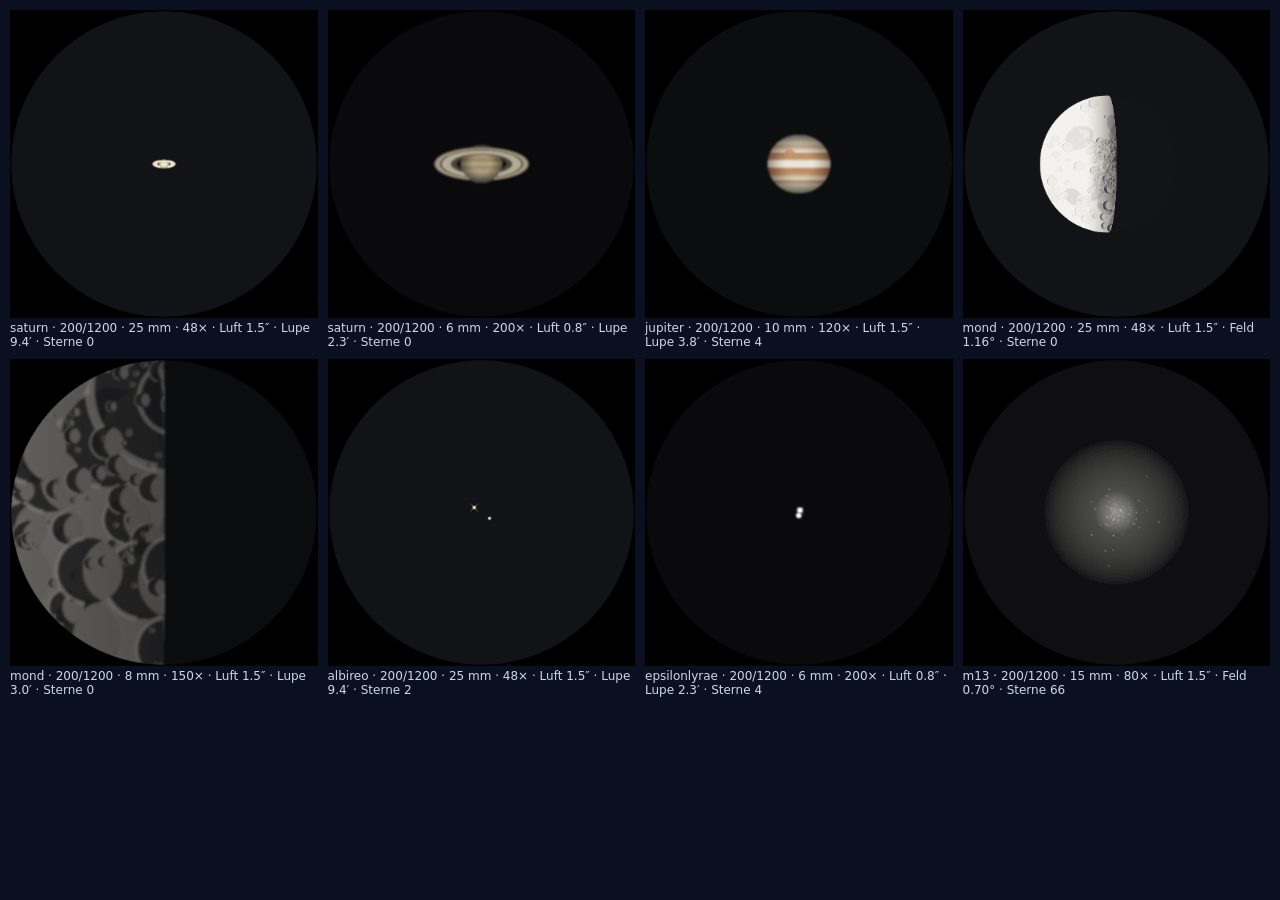
==== pruefungen/okular-ansehen.html @ 0190174e "Etappe 5: Ausrichten und Durchschauen Leiste „Beobachten“ mit sechs Objekten (Daten nachgesehen, Que" ====
<!DOCTYPE html>
<html lang="de">
<head>
  <meta charset="utf-8">
  <title>Prüfung: Okularbilder nebeneinander</title>
  <style>
    body { margin: 0; padding: 10px; background: #0a1020; color: #cdd8e6; font: 12px system-ui, sans-serif; }
    .raster { display: grid; grid-template-columns: repeat(4, 1fr); gap: 10px; }
    figure { margin: 0; }
    canvas { width: 100%; display: block; }
    figcaption { margin-top: 3px; }
  </style>
</head>
<body>
  <!--
    Zeigt den Okular-Blick für mehrere Teleskope und Objekte nebeneinander.
    Öffnen per Doppelklick oder mit pruefungen/ansicht.sh (für Screenshots).
    Hash wählt den Satz: #saturn, #epsilon, #m13, #alle (Vorgabe)
  -->
  <div class="raster" id="raster"></div>

  <script src="../js/kern/Vektor.js"></script>
  <script src="../js/kern/Format.js"></script>
  <script src="../js/kern/Zufall.js"></script>
  <script src="../js/physik/Optik.js"></script>
  <script src="../js/physik/Sehen.js"></script>
  <script src="../js/daten/himmel.js"></script>
  <script src="../js/okular/Objekte.js"></script>
  <script src="../js/okular/Okularblick.js"></script>
  <script>
    (function (O) {
      function objekt(id) { return O.HIMMEL.objekte.find(function (o) { return o.id === id; }); }
      var saetze = {
        saturn: [
          ['saturn', 100, 900, 6, 0.8, 'lupe'], ['saturn', 200, 1200, 6, 0.8, 'lupe'], ['saturn', 300, 1500, 6, 0.8, 'lupe'], ['saturn', 200, 1200, 6, 3, 'lupe']
        ],
        epsilon: [
          ['epsilonlyrae', 100, 900, 25, 0.8, 'lupe'], ['epsilonlyrae', 100, 900, 6, 0.8, 'lupe'], ['epsilonlyrae', 200, 1200, 6, 0.8, 'lupe'], ['epsilonlyrae', 200, 1200, 6, 3, 'lupe']
        ],
        m13: [
          ['m13', 100, 900, 15, 1.5], ['m13', 200, 1200, 15, 1.5], ['m13', 300, 1500, 15, 1.5], ['m13', 400, 1800, 15, 1.5]
        ],
        alle: [
          ['saturn', 200, 1200, 25, 1.5, 'lupe'], ['saturn', 200, 1200, 6, 0.8, 'lupe'], ['jupiter', 200, 1200, 10, 1.5, 'lupe'], ['mond', 200, 1200, 25, 1.5],
          ['mond', 200, 1200, 8, 1.5, 'lupe'], ['albireo', 200, 1200, 25, 1.5, 'lupe'], ['epsilonlyrae', 200, 1200, 6, 0.8, 'lupe'], ['m13', 200, 1200, 15, 1.5]
        ]
      };
      // #messung: Kontrast der Cassini-Teilung und Trennung von ε Lyrae als Zahlen
      if (location.hash === '#messung') {
        var pre = document.createElement('pre');
        pre.id = 'meldungen';
        var saturn = objekt('saturn');
        var k = saturn.durchmesserBs / 2 / saturn.aequatorKm;
        function hellBei(e, rKm) {
          var x = Math.round(e.n / 2 + rKm * k / e.bsProPx);
          var y = Math.round(e.n / 2);
          var summe = 0;
          for (var d = -1; d <= 1; d++) summe += e.kanaele[1][(y + d) * e.n + x];
          return summe / 3;
        }
        [[100, 900], [200, 1200], [300, 1500]].forEach(function (t) {
          [0.8, 1.5, 3].forEach(function (luft) {
            var c = document.createElement('canvas');
            c.width = c.height = 420;
            var e = O.Okularblick.rendere(c, { objekt: saturn, D: t[0], f: t[1], okularMm: 6, luftBs: luft }, true);
            var cassini = hellBei(e, (saturn.ringeKm.cassini[0] + saturn.ringeKm.cassini[1]) / 2);
            var ringe = (hellBei(e, 112000) + hellBei(e, 128000)) / 2;
            pre.textContent += 'Saturn ' + t[0] + ' mm, Luft ' + luft + '″, ' + Math.round(e.vergroesserung) +
              '×: Cassini-Kontrast ' + Math.round((1 - cassini / ringe) * 100) + ' %\n';
          });
        });
        document.body.appendChild(pre);
        return;
      }
      var satz = saetze[location.hash.slice(1)] || saetze.alle;
      var raster = document.getElementById('raster');
      O.pruefErgebnisse = [];
      satz.forEach(function (s) {
        var fig = document.createElement('figure');
        var c = document.createElement('canvas');
        c.width = c.height = 420;
        fig.appendChild(c);
        var e = O.Okularblick.rendere(c, { objekt: objekt(s[0]), D: s[1], f: s[2], okularMm: s[3], luftBs: s[4], fokusWinkel: Math.PI / 4 }, s[5] === 'lupe');
        O.pruefErgebnisse.push(e);
        var cap = document.createElement('figcaption');
        cap.textContent = s[0] + ' · ' + s[1] + '/' + s[2] + ' · ' + s[3] + ' mm · ' + Math.round(e.vergroesserung) +
          '× · Luft ' + s[4] + '″ · ' + (s[5] ? 'Lupe ' + (e.ausschnittGrad * 60).toFixed(1) + '′' : 'Feld ' + e.feldGrad.toFixed(2) + '°') + ' · Sterne ' + e.sterneSichtbar;
        fig.appendChild(cap);
        raster.appendChild(fig);
      });
    })(globalThis.OPTIK);
  </script>
</body>
</html>
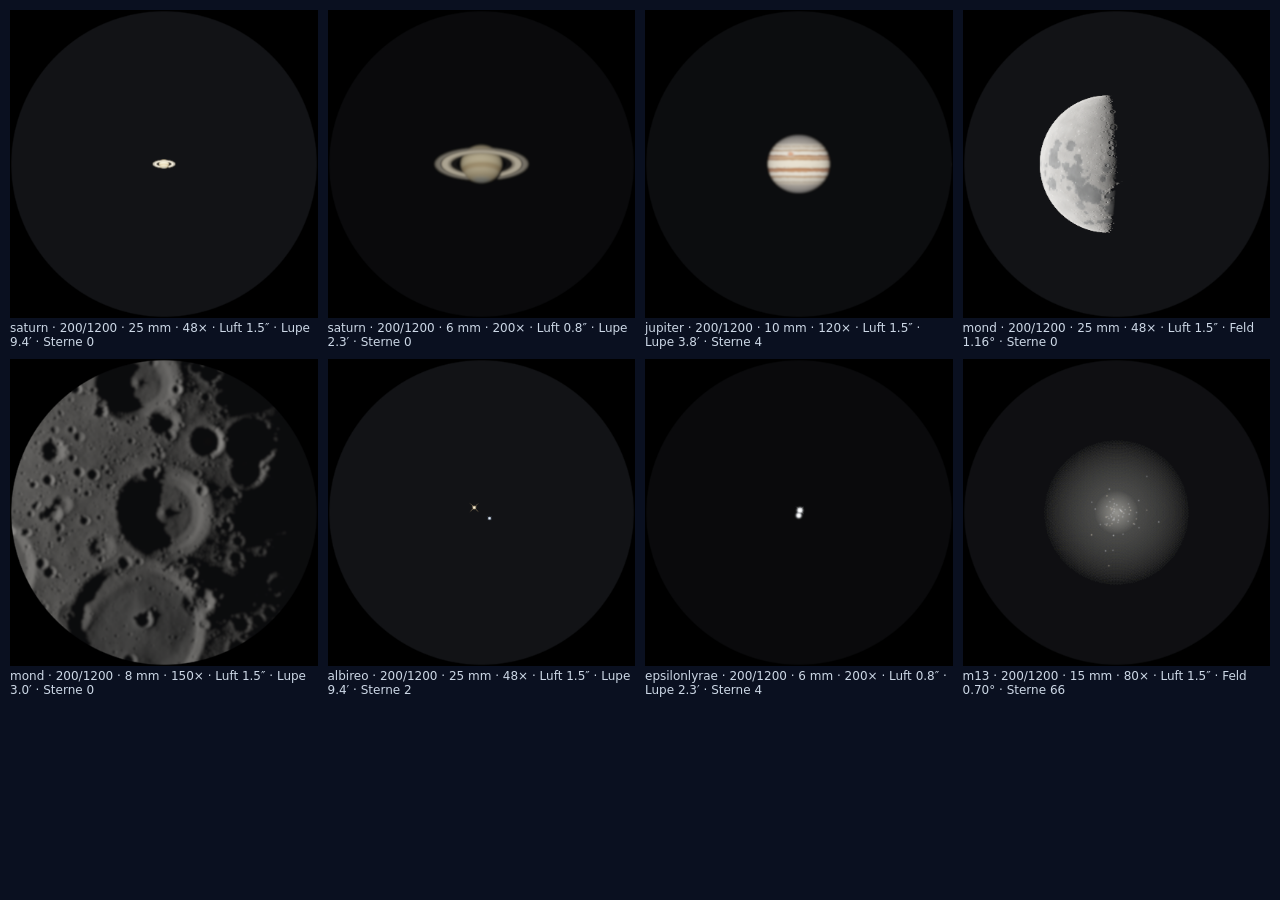
==== commit 818addde: "Mond, Jupiter und Saturn im Okular pixelweise gerechnet Statt Ellipsen und Farbverläufen wird jeder " ====
--- a/pruefungen/okular-ansehen.html
+++ b/pruefungen/okular-ansehen.html
@@ -22,9 +22,19 @@
   <script src="../js/kern/Vektor.js"></script>
   <script src="../js/kern/Format.js"></script>
   <script src="../js/kern/Zufall.js"></script>
+  <script src="../js/physik/Glas.js"></script>
+  <script src="../js/physik/Flaeche.js"></script>
+  <script src="../js/physik/Paraxial.js"></script>
+  <script src="../js/physik/Strahlverfolger.js"></script>
   <script src="../js/physik/Optik.js"></script>
+  <script src="../js/physik/Linsenoptik.js"></script>
   <script src="../js/physik/Sehen.js"></script>
   <script src="../js/daten/himmel.js"></script>
+  <script src="../js/daten/mondkarte.js"></script>
+  <script src="../js/okular/Raster.js"></script>
+  <script src="../js/okular/Mondkrater.js"></script>
+  <script src="../js/okular/Mond.js"></script>
+  <script src="../js/okular/Planeten.js"></script>
   <script src="../js/okular/Objekte.js"></script>
   <script src="../js/okular/Okularblick.js"></script>
   <script>
@@ -39,6 +49,13 @@
         ],
         m13: [
           ['m13', 100, 900, 15, 1.5], ['m13', 200, 1200, 15, 1.5], ['m13', 300, 1500, 15, 1.5], ['m13', 400, 1800, 15, 1.5]
+        ],
+        // Spiegel, Achromat und Einzellinse gleicher Größe an Jupiter und Albireo
+        refraktor: [
+          ['jupiter', 100, 900, 8, 1.5, 'lupe', 'dobson'], ['jupiter', 100, 900, 8, 1.5, 'lupe', 'refraktor', 'achromat'],
+          ['jupiter', 100, 900, 8, 1.5, 'lupe', 'refraktor', 'einzel'], ['mond', 100, 900, 15, 1.5, 'lupe', 'refraktor', 'einzel'],
+          ['albireo', 80, 600, 15, 1.5, 'lupe', 'dobson'], ['albireo', 80, 600, 15, 1.5, 'lupe', 'refraktor', 'achromat'],
+          ['albireo', 80, 600, 15, 1.5, 'lupe', 'refraktor', 'einzel'], ['saturn', 120, 1000, 6, 0.8, 'lupe', 'refraktor', 'achromat']
         ],
         alle: [
           ['saturn', 200, 1200, 25, 1.5, 'lupe'], ['saturn', 200, 1200, 6, 0.8, 'lupe'], ['jupiter', 200, 1200, 10, 1.5, 'lupe'], ['mond', 200, 1200, 25, 1.5],
@@ -80,10 +97,11 @@
         var c = document.createElement('canvas');
         c.width = c.height = 420;
         fig.appendChild(c);
-        var e = O.Okularblick.rendere(c, { objekt: objekt(s[0]), D: s[1], f: s[2], okularMm: s[3], luftBs: s[4], fokusWinkel: Math.PI / 4 }, s[5] === 'lupe');
+        var e = O.Okularblick.rendere(c, { objekt: objekt(s[0]), D: s[1], f: s[2], okularMm: s[3], luftBs: s[4],
+          bauart: s[6] || 'dobson', objektiv: s[7] || 'achromat' }, s[5] === 'lupe');
         O.pruefErgebnisse.push(e);
         var cap = document.createElement('figcaption');
-        cap.textContent = s[0] + ' · ' + s[1] + '/' + s[2] + ' · ' + s[3] + ' mm · ' + Math.round(e.vergroesserung) +
+        cap.textContent = s[0] + ' · ' + (s[6] === 'refraktor' ? (s[7] === 'einzel' ? 'Einzellinse ' : 'Achromat ') : '') + s[1] + '/' + s[2] + ' · ' + s[3] + ' mm · ' + Math.round(e.vergroesserung) +
           '× · Luft ' + s[4] + '″ · ' + (s[5] ? 'Lupe ' + (e.ausschnittGrad * 60).toFixed(1) + '′' : 'Feld ' + e.feldGrad.toFixed(2) + '°') + ' · Sterne ' + e.sterneSichtbar;
         fig.appendChild(cap);
         raster.appendChild(fig);
